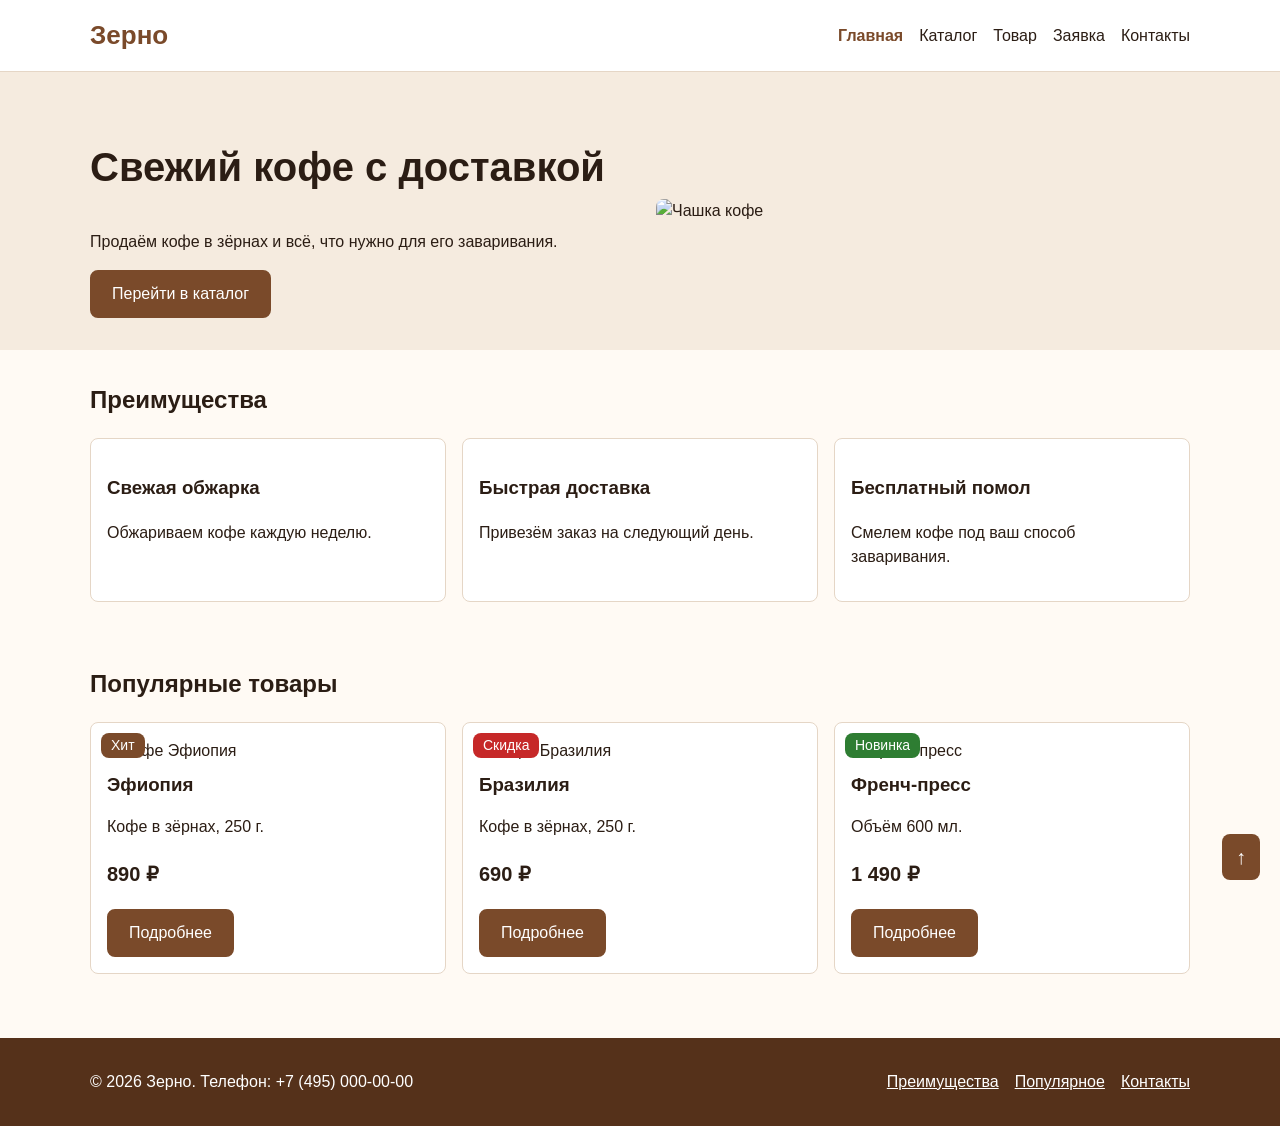
==== index.html @ 9d1a68c9 "Перенесён проект из КР №1" ====
<!DOCTYPE html>
<html lang="ru">
<head>
  <meta charset="UTF-8">
  <meta name="viewport" content="width=device-width, initial-scale=1.0">
  <meta name="description" content="Интернет-магазин кофе Зерно.">
  <title>Зерно — магазин кофе</title>
  <link rel="stylesheet" href="css/style.css">
</head>
<body>
  <header class="header">
    <div class="container header__inner">
      <a class="header__logo" href="index.html">Зерно</a>
      <nav class="nav">
        <ul class="nav__list">
          <li><a class="nav__link nav__link--active" href="index.html">Главная</a></li>
          <li><a class="nav__link" href="catalog.html">Каталог</a></li>
          <li><a class="nav__link" href="product.html">Товар</a></li>
          <li><a class="nav__link" href="order.html">Заявка</a></li>
          <li><a class="nav__link" href="contacts.html">Контакты</a></li>
        </ul>
      </nav>
    </div>
  </header>

  <main>
    <section class="hero">
      <div class="container hero__inner">
        <div>
          <h1 class="hero__title">Свежий кофе с доставкой</h1>
          <p class="hero__text">Продаём кофе в зёрнах и всё, что нужно для его заваривания.</p>
          <a class="button" href="catalog.html">Перейти в каталог</a>
        </div>
        <img class="hero__image" src="images/hero.svg" alt="Чашка кофе">
      </div>
    </section>

    <section class="section" id="advantages">
      <div class="container">
        <h2 class="section__title">Преимущества</h2>
        <div class="advantages">
          <div class="advantages__item">
            <h3>Свежая обжарка</h3>
            <p>Обжариваем кофе каждую неделю.</p>
          </div>
          <div class="advantages__item">
            <h3>Быстрая доставка</h3>
            <p>Привезём заказ на следующий день.</p>
          </div>
          <div class="advantages__item">
            <h3>Бесплатный помол</h3>
            <p>Смелем кофе под ваш способ заваривания.</p>
          </div>
        </div>
      </div>
    </section>

    <section class="section" id="popular">
      <div class="container">
        <h2 class="section__title">Популярные товары</h2>
        <div class="products">
          <article class="product-card">
            <span class="product-card__badge">Хит</span>
            <img class="product-card__image" src="images/coffee-ethiopia.svg" alt="Кофе Эфиопия">
            <h3 class="product-card__title">Эфиопия</h3>
            <p class="product-card__text">Кофе в зёрнах, 250 г.</p>
            <p class="product-card__price">890 ₽</p>
            <a class="button" href="product.html">Подробнее</a>
          </article>
          <article class="product-card">
            <span class="product-card__badge product-card__badge--sale">Скидка</span>
            <img class="product-card__image" src="images/coffee-brazil.svg" alt="Кофе Бразилия">
            <h3 class="product-card__title">Бразилия</h3>
            <p class="product-card__text">Кофе в зёрнах, 250 г.</p>
            <p class="product-card__price">690 ₽</p>
            <a class="button" href="product.html">Подробнее</a>
          </article>
          <article class="product-card">
            <span class="product-card__badge product-card__badge--new">Новинка</span>
            <img class="product-card__image" src="images/french-press.svg" alt="Френч-пресс">
            <h3 class="product-card__title">Френч-пресс</h3>
            <p class="product-card__text">Объём 600 мл.</p>
            <p class="product-card__price">1 490 ₽</p>
            <a class="button" href="product.html">Подробнее</a>
          </article>
        </div>
      </div>
    </section>
  </main>

  <footer class="footer" id="contacts">
    <div class="container footer__inner">
      <p>© 2026 Зерно. Телефон: +7 (495) 000-00-00</p>
      <nav class="footer__nav">
        <a class="footer__link" href="index.html#advantages">Преимущества</a>
        <a class="footer__link" href="index.html#popular">Популярное</a>
        <a class="footer__link" href="index.html#contacts">Контакты</a>
      </nav>
    </div>
  </footer>

  <a class="to-top" href="#">↑</a>
</body>
</html>
---- css/style.css ----
:root {
  --color-bg: #fffaf4;
  --color-text: #2b1d14;
  --color-primary: #7a4a2a;
  --color-primary-dark: #55311a;
  --color-light: #f5ebdf;
  --color-border: #e5d6c6;
  --color-white: #ffffff;
  --color-sale: #c62828;
  --color-new: #2e7d32;
  --space-sm: 8px;
  --space-md: 16px;
  --space-lg: 32px;
  --radius: 8px;
}

* {
  box-sizing: border-box;
}

body {
  display: flex;
  flex-direction: column;
  min-height: 100vh;
  margin: 0;
  font-family: Arial, sans-serif;
  line-height: 1.5;
  color: var(--color-text);
  background-color: var(--color-bg);
}

a {
  color: var(--color-primary);
}

a:hover {
  color: var(--color-primary-dark);
}

a:focus-visible,
button:focus-visible,
input:focus-visible,
select:focus-visible,
textarea:focus-visible {
  outline: 2px solid var(--color-primary);
  outline-offset: 3px;
}

main {
  flex-grow: 1;
}

.container {
  width: 90%;
  max-width: 1100px;
  margin: 0 auto;
}

.page {
  padding: var(--space-lg) 0;
}

.header {
  position: sticky;
  top: 0;
  z-index: 10;
  background-color: var(--color-white);
  border-bottom: 1px solid var(--color-border);
}

.header__inner {
  display: flex;
  justify-content: space-between;
  align-items: center;
  padding: var(--space-md) 0;
}

.header__logo {
  font-size: 26px;
  font-weight: bold;
  text-decoration: none;
}

.nav__list {
  display: flex;
  gap: var(--space-md);
  margin: 0;
  padding: 0;
  list-style: none;
}

.nav__link {
  color: var(--color-text);
  text-decoration: none;
}

.nav__link:hover {
  color: var(--color-primary);
}

.nav__link--active {
  color: var(--color-primary);
  font-weight: bold;
}

.button {
  display: inline-block;
  padding: 10px 20px;
  border: 2px solid var(--color-primary);
  border-radius: var(--radius);
  background-color: var(--color-primary);
  color: var(--color-white);
  font-size: 16px;
  text-decoration: none;
  cursor: pointer;
}

.button:hover {
  background-color: var(--color-primary-dark);
  color: var(--color-white);
}

.button:disabled,
.button--disabled {
  opacity: 0.6;
  cursor: not-allowed;
}

.button:disabled:hover {
  background-color: var(--color-primary);
}

.button--secondary {
  background-color: var(--color-white);
  color: var(--color-primary);
}

.button--secondary:hover {
  background-color: var(--color-light);
  color: var(--color-primary);
}

.hero {
  padding: var(--space-lg) 0;
  background-color: var(--color-light);
}

.hero__inner {
  display: grid;
  grid-template-columns: 1fr 1fr;
  gap: var(--space-lg);
  align-items: center;
}

.hero__title {
  font-size: 40px;
}

.hero__image {
  width: 100%;
  border-radius: var(--radius);
}

.section {
  padding: var(--space-lg) 0;
}

.section__title {
  margin-top: 0;
}

.advantages {
  display: grid;
  grid-template-columns: repeat(3, 1fr);
  gap: var(--space-md);
}

.advantages__item {
  padding: var(--space-md);
  border: 1px solid var(--color-border);
  border-radius: var(--radius);
  background-color: var(--color-white);
}

.products {
  display: grid;
  grid-template-columns: repeat(3, 1fr);
  gap: var(--space-md);
  margin-bottom: var(--space-lg);
}

.product-card {
  position: relative;
  padding: var(--space-md);
  border: 1px solid var(--color-border);
  border-radius: var(--radius);
  background-color: var(--color-white);
}

.product-card:hover {
  border-color: var(--color-primary);
}

.product-card__badge {
  position: absolute;
  top: 10px;
  left: 10px;
  z-index: 1;
  padding: 2px 10px;
  border-radius: var(--radius);
  background-color: var(--color-primary);
  color: var(--color-white);
  font-size: 14px;
}

.product-card__badge--sale {
  background-color: var(--color-sale);
}

.product-card__badge--new {
  background-color: var(--color-new);
}

.product-card__image {
  width: 100%;
  border-radius: var(--radius);
}

.product-card__title {
  margin: var(--space-sm) 0;
}

.product-card__price {
  font-size: 20px;
  font-weight: bold;
}

.breadcrumbs {
  margin-top: 0;
}

.catalog {
  display: grid;
  grid-template-columns: 200px 1fr;
  gap: var(--space-lg);
  align-items: start;
}

.filter {
  padding: var(--space-md);
  border: 1px solid var(--color-border);
  border-radius: var(--radius);
  background-color: var(--color-white);
}

.filter__title {
  margin-top: 0;
  font-size: 20px;
}

.filter__list {
  margin: 0 0 var(--space-md);
  padding: 0;
  list-style: none;
}

.filter__link {
  display: block;
  padding: var(--space-sm) 0;
}

.filter__option {
  display: block;
  margin-bottom: var(--space-sm);
}

.filter .button {
  margin-top: var(--space-sm);
}

.product {
  display: grid;
  grid-template-columns: 1fr 1fr;
  gap: var(--space-lg);
}

.product__picture {
  position: relative;
}

.product__image {
  width: 100%;
  border-radius: var(--radius);
}

.product__price {
  font-size: 30px;
  font-weight: bold;
}

.product__buttons {
  display: flex;
  gap: var(--space-md);
}

.table {
  width: 100%;
  border-collapse: collapse;
  background-color: var(--color-white);
}

.table__caption {
  margin-bottom: var(--space-sm);
  font-size: 22px;
  font-weight: bold;
  text-align: left;
}

.table th,
.table td {
  padding: 10px;
  border: 1px solid var(--color-border);
  text-align: left;
}

.table th {
  background-color: var(--color-primary);
  color: var(--color-white);
}

.form {
  max-width: 500px;
  padding: var(--space-lg);
  border: 1px solid var(--color-border);
  border-radius: var(--radius);
  background-color: var(--color-white);
}

.form__field {
  display: flex;
  flex-direction: column;
  margin-bottom: var(--space-md);
}

.form__label {
  margin-bottom: 4px;
  font-weight: bold;
}

.form__input {
  padding: 10px;
  border: 1px solid var(--color-border);
  border-radius: var(--radius);
  font-size: 16px;
  font-family: inherit;
}

.form__input:hover {
  border-color: var(--color-primary);
}

.form__checkbox {
  display: flex;
  gap: var(--space-sm);
  margin-bottom: var(--space-md);
}

.contacts {
  padding: var(--space-md) var(--space-lg);
  border-left: 4px solid var(--color-primary);
  background-color: var(--color-light);
}

.modal {
  display: none;
  position: fixed;
  top: 0;
  left: 0;
  z-index: 100;
  width: 100%;
  height: 100%;
  background-color: rgba(0, 0, 0, 0.5);
}

.modal:target {
  display: flex;
  justify-content: center;
  align-items: center;
}

.modal__window {
  position: relative;
  width: 400px;
  padding: var(--space-lg);
  border-radius: var(--radius);
  background-color: var(--color-white);
}

.modal__close {
  position: absolute;
  top: 10px;
  right: 15px;
  font-size: 28px;
  text-decoration: none;
}

.footer {
  padding: var(--space-md) 0;
  background-color: var(--color-primary-dark);
  color: var(--color-white);
}

.footer__inner {
  display: flex;
  justify-content: space-between;
  align-items: center;
}

.footer__nav {
  display: flex;
  gap: var(--space-md);
}

.footer__link {
  color: var(--color-white);
}

.footer__link:hover {
  color: var(--color-light);
}

.to-top {
  position: fixed;
  right: 20px;
  bottom: 20px;
  z-index: 20;
  padding: 8px 14px;
  border-radius: var(--radius);
  background-color: var(--color-primary);
  color: var(--color-white);
  font-size: 20px;
  text-decoration: none;
}

.to-top:hover {
  background-color: var(--color-primary-dark);
  color: var(--color-white);
}
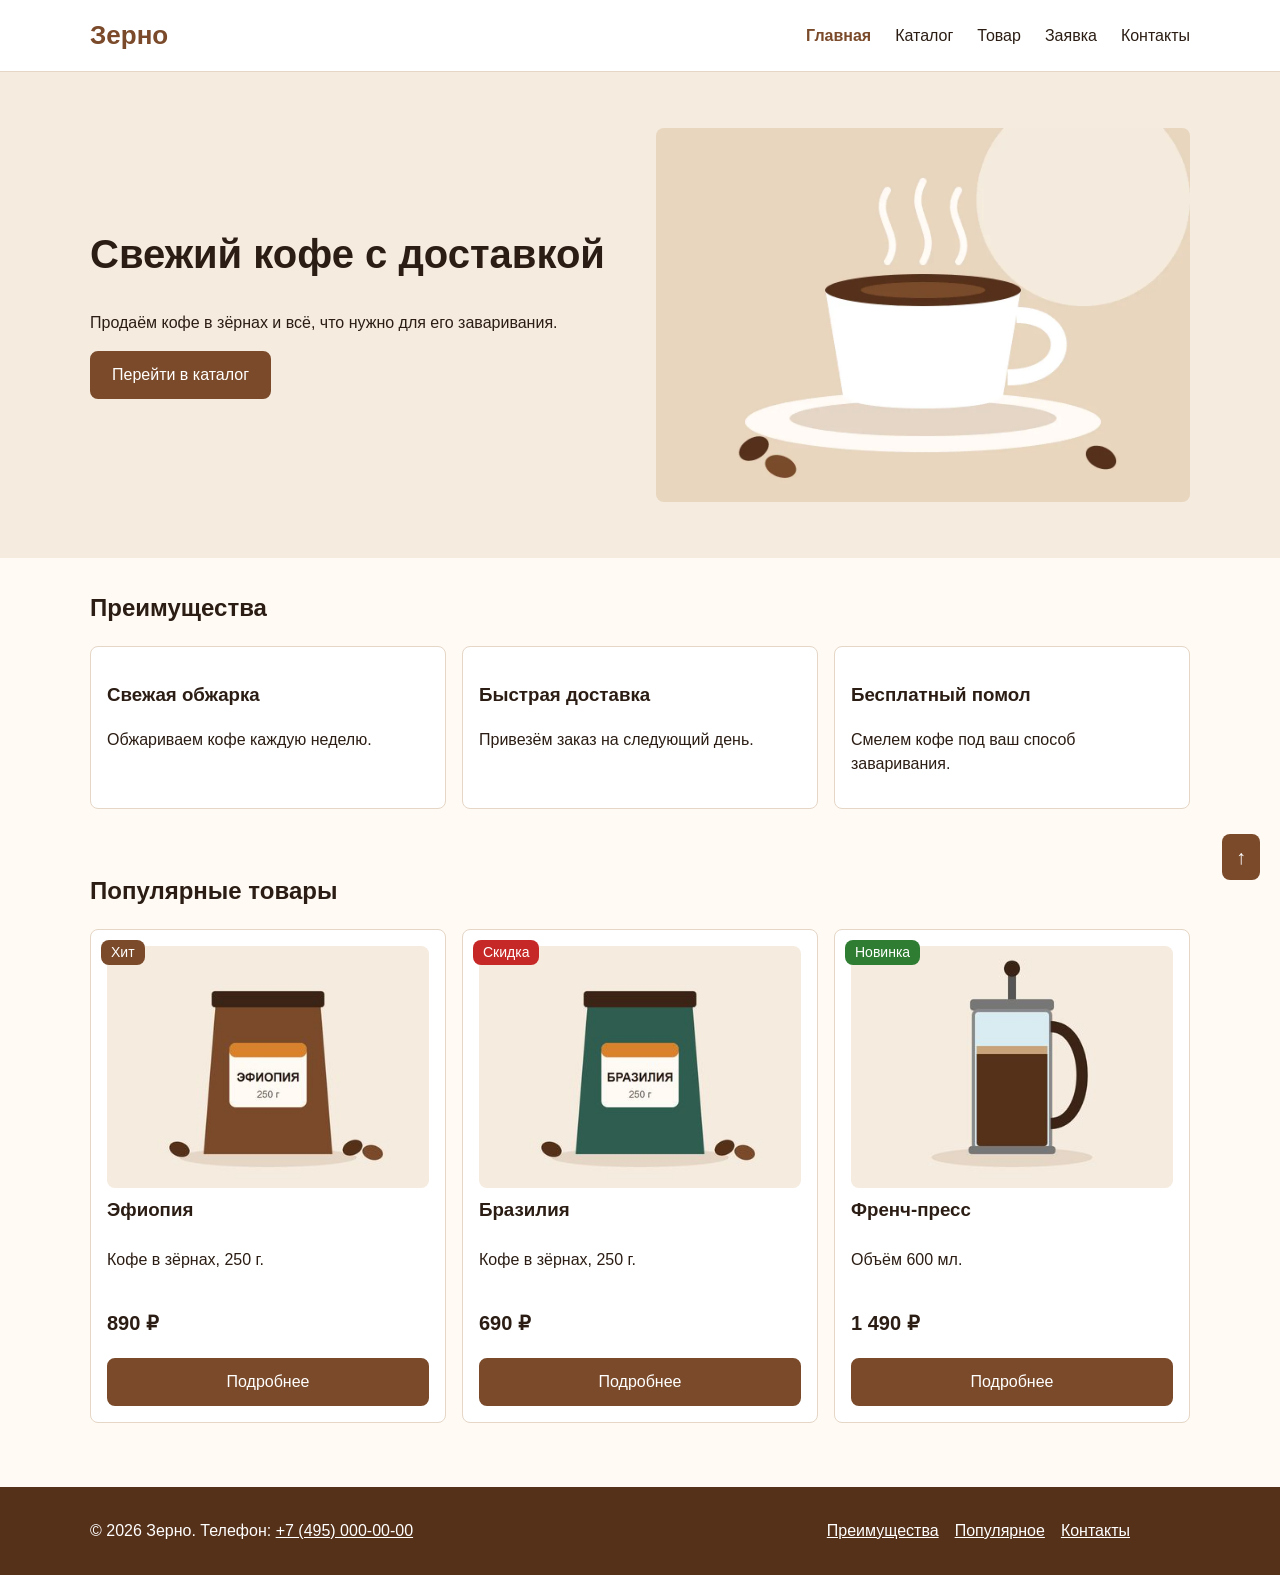
==== commit 58dbfddf: "Адаптированы страницы: меню, srcset и picture, таблицы, формы, доступность" ====
--- a/index.html
+++ b/index.html
@@ -6,14 +6,18 @@
   <meta name="description" content="Интернет-магазин кофе Зерно.">
   <title>Зерно — магазин кофе</title>
   <link rel="stylesheet" href="css/style.css">
+  <link rel="stylesheet" href="css/responsive.css">
 </head>
 <body>
+  <a class="skip-link" href="#main">Перейти к содержимому</a>
+
   <header class="header">
     <div class="container header__inner">
       <a class="header__logo" href="index.html">Зерно</a>
-      <nav class="nav">
+      <button class="burger" type="button" aria-expanded="false" aria-controls="nav"><span aria-hidden="true">☰</span> Меню</button>
+      <nav class="nav" id="nav" aria-label="Главное меню">
         <ul class="nav__list">
-          <li><a class="nav__link nav__link--active" href="index.html">Главная</a></li>
+          <li><a class="nav__link nav__link--active" href="index.html" aria-current="page">Главная</a></li>
           <li><a class="nav__link" href="catalog.html">Каталог</a></li>
           <li><a class="nav__link" href="product.html">Товар</a></li>
           <li><a class="nav__link" href="order.html">Заявка</a></li>
@@ -23,7 +27,7 @@
     </div>
   </header>
 
-  <main>
+  <main id="main">
     <section class="hero">
       <div class="container hero__inner">
         <div>
@@ -31,7 +35,13 @@
           <p class="hero__text">Продаём кофе в зёрнах и всё, что нужно для его заваривания.</p>
           <a class="button" href="catalog.html">Перейти в каталог</a>
         </div>
-        <img class="hero__image" src="images/hero.svg" alt="Чашка кофе">
+        <!-- на телефоне показывается обрезанная картинка, на планшете и компьютере — целая -->
+        <picture>
+          <source media="(min-width: 768px)" srcset="images/hero.webp" type="image/webp" width="1200" height="840">
+          <source media="(min-width: 768px)" srcset="images/hero.jpg" width="1200" height="840">
+          <source srcset="images/hero-mobile.webp" type="image/webp">
+          <img class="hero__image" src="images/hero-mobile.jpg" width="640" height="480" alt="Чашка горячего кофе на блюдце">
+        </picture>
       </div>
     </section>
 
@@ -61,44 +71,61 @@
         <div class="products">
           <article class="product-card">
             <span class="product-card__badge">Хит</span>
-            <img class="product-card__image" src="images/coffee-ethiopia.svg" alt="Кофе Эфиопия">
+            <img class="product-card__image"
+                 src="images/coffee-ethiopia-400.jpg"
+                 srcset="images/coffee-ethiopia-400.jpg 400w, images/coffee-ethiopia-800.jpg 800w"
+                 sizes="(min-width: 1024px) 330px, (min-width: 576px) 45vw, 90vw"
+                 width="400" height="300" loading="lazy"
+                 alt="Пачка кофе Эфиопия">
             <h3 class="product-card__title">Эфиопия</h3>
             <p class="product-card__text">Кофе в зёрнах, 250 г.</p>
             <p class="product-card__price">890 ₽</p>
-            <a class="button" href="product.html">Подробнее</a>
+            <a class="button" href="product.html">Подробнее<span class="visually-hidden"> о товаре «Эфиопия»</span></a>
           </article>
           <article class="product-card">
             <span class="product-card__badge product-card__badge--sale">Скидка</span>
-            <img class="product-card__image" src="images/coffee-brazil.svg" alt="Кофе Бразилия">
+            <img class="product-card__image"
+                 src="images/coffee-brazil-400.jpg"
+                 srcset="images/coffee-brazil-400.jpg 400w, images/coffee-brazil-800.jpg 800w"
+                 sizes="(min-width: 1024px) 330px, (min-width: 576px) 45vw, 90vw"
+                 width="400" height="300" loading="lazy"
+                 alt="Пачка кофе Бразилия">
             <h3 class="product-card__title">Бразилия</h3>
             <p class="product-card__text">Кофе в зёрнах, 250 г.</p>
             <p class="product-card__price">690 ₽</p>
-            <a class="button" href="product.html">Подробнее</a>
+            <a class="button" href="product.html">Подробнее<span class="visually-hidden"> о товаре «Бразилия»</span></a>
           </article>
           <article class="product-card">
             <span class="product-card__badge product-card__badge--new">Новинка</span>
-            <img class="product-card__image" src="images/french-press.svg" alt="Френч-пресс">
+            <img class="product-card__image"
+                 src="images/french-press-400.jpg"
+                 srcset="images/french-press-400.jpg 400w, images/french-press-800.jpg 800w"
+                 sizes="(min-width: 1024px) 330px, (min-width: 576px) 45vw, 90vw"
+                 width="400" height="300" loading="lazy"
+                 alt="Френч-пресс для заваривания кофе">
             <h3 class="product-card__title">Френч-пресс</h3>
             <p class="product-card__text">Объём 600 мл.</p>
             <p class="product-card__price">1 490 ₽</p>
-            <a class="button" href="product.html">Подробнее</a>
+            <a class="button" href="product.html">Подробнее<span class="visually-hidden"> о товаре «Френч-пресс»</span></a>
           </article>
         </div>
       </div>
     </section>
   </main>
 
-  <footer class="footer" id="contacts">
+  <footer class="footer">
     <div class="container footer__inner">
-      <p>© 2026 Зерно. Телефон: +7 (495) 000-00-00</p>
-      <nav class="footer__nav">
+      <p>© 2026 Зерно. Телефон: <a class="footer__link" href="tel:+74950000000">+7 (495) 000-00-00</a></p>
+      <nav class="footer__nav" aria-label="Нижнее меню">
         <a class="footer__link" href="index.html#advantages">Преимущества</a>
         <a class="footer__link" href="index.html#popular">Популярное</a>
-        <a class="footer__link" href="index.html#contacts">Контакты</a>
+        <a class="footer__link" href="contacts.html">Контакты</a>
       </nav>
     </div>
   </footer>
 
-  <a class="to-top" href="#">↑</a>
+  <a class="to-top" href="#" aria-label="Наверх">↑</a>
+
+  <script src="js/main.js"></script>
 </body>
 </html>
--- a/css/style.css
+++ b/css/style.css
@@ -42,12 +42,43 @@
 input:focus-visible,
 select:focus-visible,
 textarea:focus-visible {
-  outline: 2px solid var(--color-primary);
+  outline: 3px solid var(--color-primary);
   outline-offset: 3px;
 }
 
 main {
   flex-grow: 1;
+}
+
+/* Доступность */
+
+.skip-link {
+  position: absolute;
+  top: -100px;
+  left: 16px;
+  z-index: 200;
+  padding: 10px 16px;
+  border-radius: var(--radius);
+  background-color: var(--color-primary-dark);
+  color: var(--color-white);
+}
+
+.skip-link:focus {
+  top: 16px;
+  color: var(--color-white);
+}
+
+/* текст виден только скринридеру */
+.visually-hidden {
+  position: absolute;
+  width: 1px;
+  height: 1px;
+  margin: -1px;
+  padding: 0;
+  overflow: hidden;
+  clip: rect(0 0 0 0);
+  white-space: nowrap;
+  border: 0;
 }
 
 .container {
@@ -81,6 +112,21 @@
   text-decoration: none;
 }
 
+.burger {
+  padding: 8px 14px;
+  border: 2px solid var(--color-primary);
+  border-radius: var(--radius);
+  background-color: var(--color-white);
+  color: var(--color-primary);
+  font-size: 16px;
+  font-weight: bold;
+  cursor: pointer;
+}
+
+.burger:hover {
+  background-color: var(--color-light);
+}
+
 .nav__list {
   display: flex;
   gap: var(--space-md);
@@ -111,6 +157,7 @@
   background-color: var(--color-primary);
   color: var(--color-white);
   font-size: 16px;
+  text-align: center;
   text-decoration: none;
   cursor: pointer;
 }
@@ -147,16 +194,12 @@
 
 .hero__inner {
   display: grid;
-  grid-template-columns: 1fr 1fr;
   gap: var(--space-lg);
   align-items: center;
 }
 
-.hero__title {
-  font-size: 40px;
-}
-
 .hero__image {
+  display: block;
   width: 100%;
   border-radius: var(--radius);
 }
@@ -171,7 +214,6 @@
 
 .advantages {
   display: grid;
-  grid-template-columns: repeat(3, 1fr);
   gap: var(--space-md);
 }
 
@@ -184,13 +226,14 @@
 
 .products {
   display: grid;
-  grid-template-columns: repeat(3, 1fr);
   gap: var(--space-md);
   margin-bottom: var(--space-lg);
 }
 
 .product-card {
   position: relative;
+  display: flex;
+  flex-direction: column;
   padding: var(--space-md);
   border: 1px solid var(--color-border);
   border-radius: var(--radius);
@@ -235,13 +278,17 @@
   font-weight: bold;
 }
 
+/* кнопка всегда прижата к низу карточки */
+.product-card .button {
+  margin-top: auto;
+}
+
 .breadcrumbs {
   margin-top: 0;
 }
 
 .catalog {
   display: grid;
-  grid-template-columns: 200px 1fr;
   gap: var(--space-lg);
   align-items: start;
 }
@@ -269,6 +316,18 @@
   padding: var(--space-sm) 0;
 }
 
+.filter__group {
+  margin: 0;
+  padding: 0;
+  border: none;
+}
+
+.filter__group legend {
+  margin-bottom: var(--space-sm);
+  padding: 0;
+  font-weight: bold;
+}
+
 .filter__option {
   display: block;
   margin-bottom: var(--space-sm);
@@ -280,7 +339,6 @@
 
 .product {
   display: grid;
-  grid-template-columns: 1fr 1fr;
   gap: var(--space-lg);
 }
 
@@ -289,6 +347,7 @@
 }
 
 .product__image {
+  display: block;
   width: 100%;
   border-radius: var(--radius);
 }
@@ -349,7 +408,7 @@
 
 .form__input {
   padding: 10px;
-  border: 1px solid var(--color-border);
+  border: 1px solid #9c8573;
   border-radius: var(--radius);
   font-size: 16px;
   font-family: inherit;
@@ -361,6 +420,7 @@
 
 .form__checkbox {
   display: flex;
+  align-items: flex-start;
   gap: var(--space-sm);
   margin-bottom: var(--space-md);
 }
@@ -390,7 +450,6 @@
 
 .modal__window {
   position: relative;
-  width: 400px;
   padding: var(--space-lg);
   border-radius: var(--radius);
   background-color: var(--color-white);
@@ -401,6 +460,7 @@
   top: 10px;
   right: 15px;
   font-size: 28px;
+  line-height: 1;
   text-decoration: none;
 }
 
@@ -427,6 +487,11 @@
 
 .footer__link:hover {
   color: var(--color-light);
+}
+
+/* на тёмном фоне коричневая рамка фокуса не видна */
+.footer__link:focus-visible {
+  outline-color: var(--color-white);
 }
 
 .to-top {
--- a/css/responsive.css
+++ b/css/responsive.css
@@ -0,0 +1,493 @@
+/*
+  Адаптивные стили. Подход Mobile First:
+  сначала пишем стили для телефона,
+  потом через min-width добавляем правила для больших экранов.
+
+  Точки перелома:
+  576px  — большой телефон
+  768px  — планшет
+  1024px — небольшой компьютер
+  1440px — широкий экран
+*/
+
+/* ===== Общие правила ===== */
+
+img,
+video {
+  max-width: 100%;
+  height: auto;
+}
+
+picture {
+  display: block;
+}
+
+/* при переходе по якорю блок не прячется под липкой шапкой */
+html {
+  scroll-padding-top: 90px;
+}
+
+/* длинные слова и адреса не вылезают за экран */
+body {
+  overflow-wrap: break-word;
+}
+
+/* ===== Мобильная версия (по умолчанию) ===== */
+
+/* Шапка и меню */
+.header__inner {
+  flex-wrap: wrap;
+  padding: 12px 0;
+}
+
+.header__logo {
+  font-size: 24px;
+}
+
+.nav {
+  display: none;
+  width: 100%;
+}
+
+/* класс добавляется скриптом при нажатии на кнопку «Меню» */
+.nav--open {
+  display: block;
+}
+
+.nav__list {
+  flex-direction: column;
+  gap: 0;
+  padding-top: 12px;
+}
+
+.nav__link {
+  display: block;
+  padding: 12px 0;
+  border-top: 1px solid var(--color-border);
+}
+
+/* Hero */
+.hero {
+  padding: 24px 0;
+}
+
+.hero__title {
+  margin-top: 0;
+  font-size: 28px;
+  line-height: 1.2;
+}
+
+.hero__inner {
+  gap: 24px;
+}
+
+.hero .button {
+  display: block;
+}
+
+/* Сетки — одна колонка */
+.advantages,
+.products,
+.catalog,
+.product {
+  grid-template-columns: 1fr;
+}
+
+/* Фильтр каталога — над товарами, категории в виде «таблеток» */
+.filter__list {
+  display: flex;
+  flex-wrap: wrap;
+  gap: 8px;
+}
+
+.filter__link {
+  padding: 8px 14px;
+  border: 1px solid var(--color-primary);
+  border-radius: 20px;
+  text-decoration: none;
+}
+
+.filter__group {
+  display: flex;
+  flex-wrap: wrap;
+  column-gap: 20px;
+}
+
+.filter__group legend {
+  width: 100%;
+}
+
+.filter__option {
+  padding: 4px 0;
+}
+
+.filter .button {
+  width: 100%;
+}
+
+/* Страница товара */
+.product__price {
+  font-size: 26px;
+}
+
+.product__buttons {
+  flex-direction: column;
+}
+
+/* Таблицы: широкая таблица прокручивается внутри своего блока, а не вся страница */
+.table-wrapper {
+  overflow-x: auto;
+  -webkit-overflow-scrolling: touch;
+}
+
+.table__caption {
+  font-size: 20px;
+}
+
+/* Таблица сравнения на телефоне показывается карточками */
+.compare-table thead {
+  display: none;
+}
+
+.compare-table,
+.compare-table tbody,
+.compare-table tr,
+.compare-table td {
+  display: block;
+}
+
+.compare-table {
+  background-color: transparent;
+}
+
+.compare-table tr {
+  margin-bottom: 16px;
+  overflow: hidden;
+  border: 1px solid var(--color-border);
+  border-radius: var(--radius);
+  background-color: var(--color-white);
+}
+
+/* первая строка карточки — название сорта */
+.compare-table td:first-child {
+  background-color: var(--color-light);
+}
+
+.compare-table td {
+  display: flex;
+  justify-content: space-between;
+  gap: 16px;
+  border: none;
+  border-bottom: 1px solid var(--color-border);
+  text-align: right;
+}
+
+.compare-table td:last-child {
+  border-bottom: none;
+}
+
+/* подпись столбца берём из атрибута data-label */
+.compare-table td::before {
+  content: attr(data-label);
+  font-weight: bold;
+  text-align: left;
+}
+
+/* Формы */
+.form {
+  max-width: 100%;
+  padding: 16px;
+}
+
+.form__input {
+  min-height: 44px;
+}
+
+.form__checkbox input {
+  width: 20px;
+  height: 20px;
+  margin: 2px 0 0;
+  flex-shrink: 0;
+}
+
+.form .button {
+  width: 100%;
+}
+
+/* Контакты */
+.contacts-page {
+  display: grid;
+  gap: 24px;
+}
+
+.contacts-page h2 {
+  margin-top: 0;
+}
+
+.contacts {
+  padding: 16px;
+}
+
+/* Модальное окно не шире экрана */
+.modal__window {
+  width: 100%;
+  max-width: 400px;
+  margin: 0 16px;
+  padding: 24px;
+}
+
+/* Подвал (снизу место под кнопку «Наверх», чтобы она не закрывала ссылки) */
+.footer {
+  padding-bottom: 72px;
+}
+
+.footer__inner {
+  flex-direction: column;
+  gap: 8px;
+  text-align: center;
+}
+
+.footer__nav {
+  flex-wrap: wrap;
+  justify-content: center;
+}
+
+.to-top {
+  right: 12px;
+  bottom: 12px;
+}
+
+/* ===== Большой телефон: от 576px ===== */
+
+@media (min-width: 576px) {
+  .products {
+    grid-template-columns: repeat(2, 1fr);
+  }
+
+  .hero .button {
+    display: inline-block;
+  }
+
+  .product__buttons {
+    flex-direction: row;
+    flex-wrap: wrap;
+  }
+
+  .form {
+    padding: 32px;
+  }
+
+  .form .button {
+    width: auto;
+  }
+
+  /* таблица сравнения снова становится обычной таблицей */
+  .compare-table {
+    display: table;
+    min-width: 600px;
+    background-color: var(--color-white);
+  }
+
+  .compare-table thead {
+    display: table-header-group;
+  }
+
+  .compare-table tbody {
+    display: table-row-group;
+  }
+
+  .compare-table tr {
+    display: table-row;
+  }
+
+  .compare-table td {
+    display: table-cell;
+    border: 1px solid var(--color-border);
+    text-align: left;
+  }
+
+  .compare-table td:last-child {
+    border-bottom: 1px solid var(--color-border);
+  }
+
+  .compare-table td::before {
+    content: none;
+  }
+}
+
+/* ===== Планшет: от 768px ===== */
+
+@media (min-width: 768px) {
+  /* меню в строку, кнопка «Меню» не нужна */
+  .burger {
+    display: none;
+  }
+
+  .header__inner {
+    padding: 16px 0;
+  }
+
+  .header__logo {
+    font-size: 26px;
+  }
+
+  .nav {
+    display: block;
+    width: auto;
+  }
+
+  .nav__list {
+    flex-direction: row;
+    gap: 16px;
+    padding-top: 0;
+  }
+
+  .nav__link {
+    padding: 4px 0;
+    border-top: none;
+  }
+
+  .hero {
+    padding: 40px 0;
+  }
+
+  .hero__inner {
+    grid-template-columns: 1fr 1fr;
+    gap: 32px;
+  }
+
+  .hero__title {
+    font-size: 34px;
+  }
+
+  .advantages {
+    grid-template-columns: repeat(3, 1fr);
+  }
+
+  /* фильтр становится боковой колонкой */
+  .catalog {
+    grid-template-columns: 200px 1fr;
+  }
+
+  .filter {
+    position: sticky;
+    top: 90px;
+  }
+
+  .filter__list {
+    flex-direction: column;
+    gap: 0;
+  }
+
+  .filter__link {
+    padding: 8px 0;
+    border: none;
+    border-radius: 0;
+    text-decoration: underline;
+  }
+
+  .filter__group {
+    display: block;
+  }
+
+  .filter__option {
+    display: block;
+  }
+
+  .product {
+    grid-template-columns: 1fr 1fr;
+    align-items: start;
+  }
+
+  /* форма заявки в две колонки */
+  .form--order {
+    display: grid;
+    grid-template-columns: 1fr 1fr;
+    column-gap: 16px;
+    max-width: 700px;
+  }
+
+  .form__field--wide,
+  .form--order .form__checkbox,
+  .form--order .button {
+    grid-column: 1 / -1;
+  }
+
+  .form--order .button {
+    justify-self: start;
+  }
+
+  .contacts-page {
+    grid-template-columns: 1fr 1fr;
+    align-items: start;
+    gap: 32px;
+  }
+
+  .contacts {
+    padding: 16px 32px;
+  }
+
+  .modal__window {
+    padding: 32px;
+  }
+
+  .footer {
+    padding-bottom: 16px;
+  }
+
+  .footer__inner {
+    flex-direction: row;
+    justify-content: space-between;
+    padding-right: 60px;
+    text-align: left;
+  }
+
+  .to-top {
+    right: 20px;
+    bottom: 20px;
+  }
+}
+
+/* ===== Небольшой компьютер: от 1024px ===== */
+
+@media (min-width: 1024px) {
+  .products {
+    grid-template-columns: repeat(3, 1fr);
+  }
+
+  .catalog {
+    grid-template-columns: 220px 1fr;
+  }
+
+  .nav__list {
+    gap: 24px;
+  }
+
+  .hero {
+    padding: 56px 0;
+  }
+
+  .hero__title {
+    font-size: 40px;
+  }
+
+  .product__price {
+    font-size: 30px;
+  }
+}
+
+/* ===== Широкий экран: от 1440px ===== */
+
+@media (min-width: 1440px) {
+  .container {
+    max-width: 1240px;
+  }
+
+  .hero__title {
+    font-size: 48px;
+  }
+
+  .hero__text {
+    font-size: 20px;
+  }
+}
